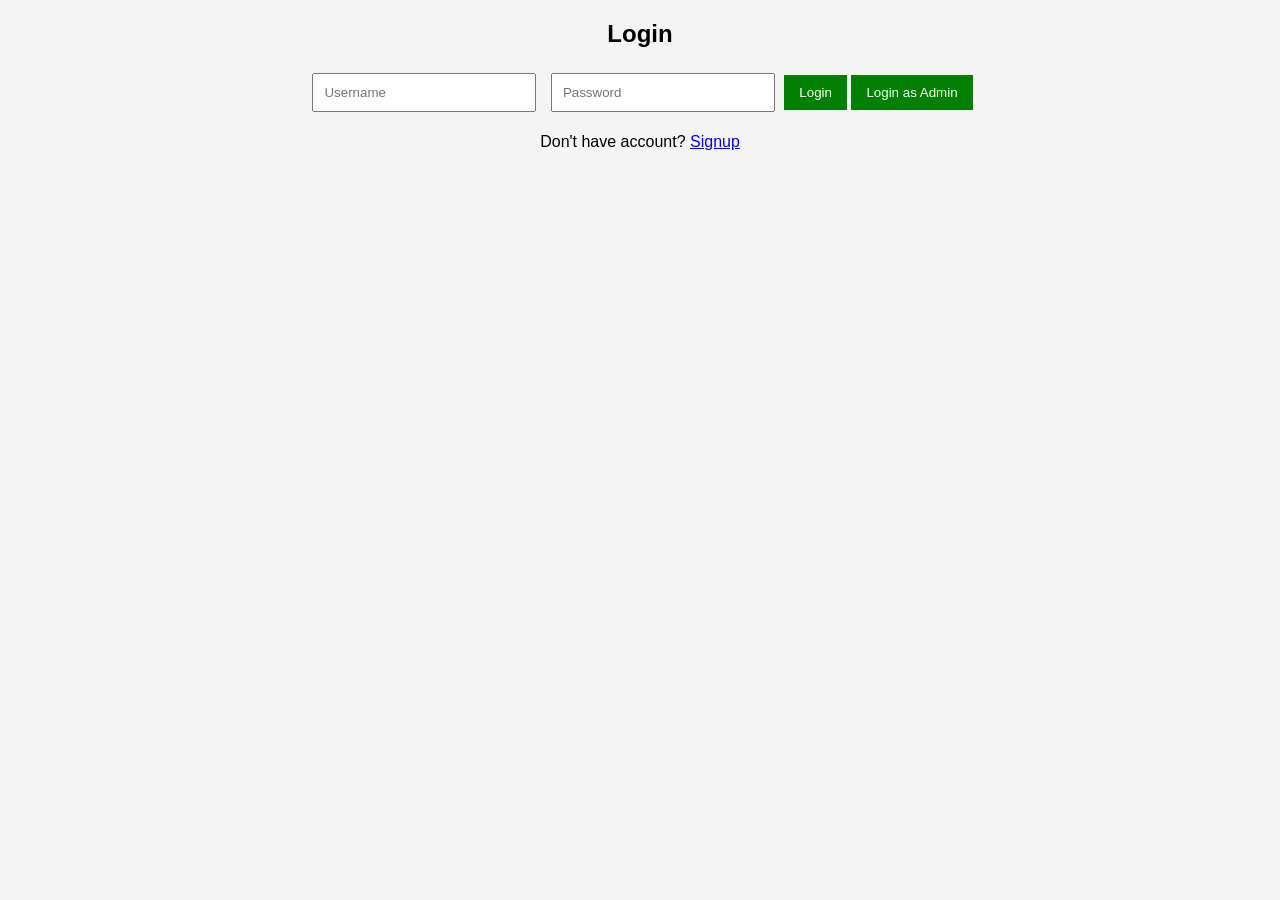
==== index.html @ a2f3679f "Add files via upload" ====
<button onclick="logout()">Logout</button>
<!DOCTYPE html>
<html>
<head>
    <title>Complaint Management System</title>
    <link rel="stylesheet" href="style.css">
</head>
<body>

    <h1>Complaint Management System</h1>

    <div class="form-box">
        <input type="text" id="name" placeholder="Your Name">
        <input type="text" id="complaint" placeholder="Enter Complaint">
        <button onclick="addComplaint()">Submit Complaint</button>
    </div>

    <h2>All Complaints</h2>
    <ul id="complaintList"></ul>

   <script>
if (!localStorage.getItem("loggedInUser")) {
    window.location.href = "login.html";
}
</script> 
<script src="script.js"></script>
</body>
</html>
---- style.css ----
body {
    font-family: Arial;
    background: #f4f4f4;
    text-align: center;
}

h1 {
    color: #333;
}

.form-box {
    margin: 20px;
}

input {
    padding: 10px;
    margin: 5px;
    width: 200px;
}

button {
    padding: 10px 15px;
    background: green;
    color: white;
    border: none;
    cursor: pointer;
}

button:hover {
    background: darkgreen;
}

ul {
    list-style: none;
    padding: 0;
}

li {
    background: white;
    margin: 10px auto;
    padding: 10px;
    width: 300px;
    border-radius: 5px;
}
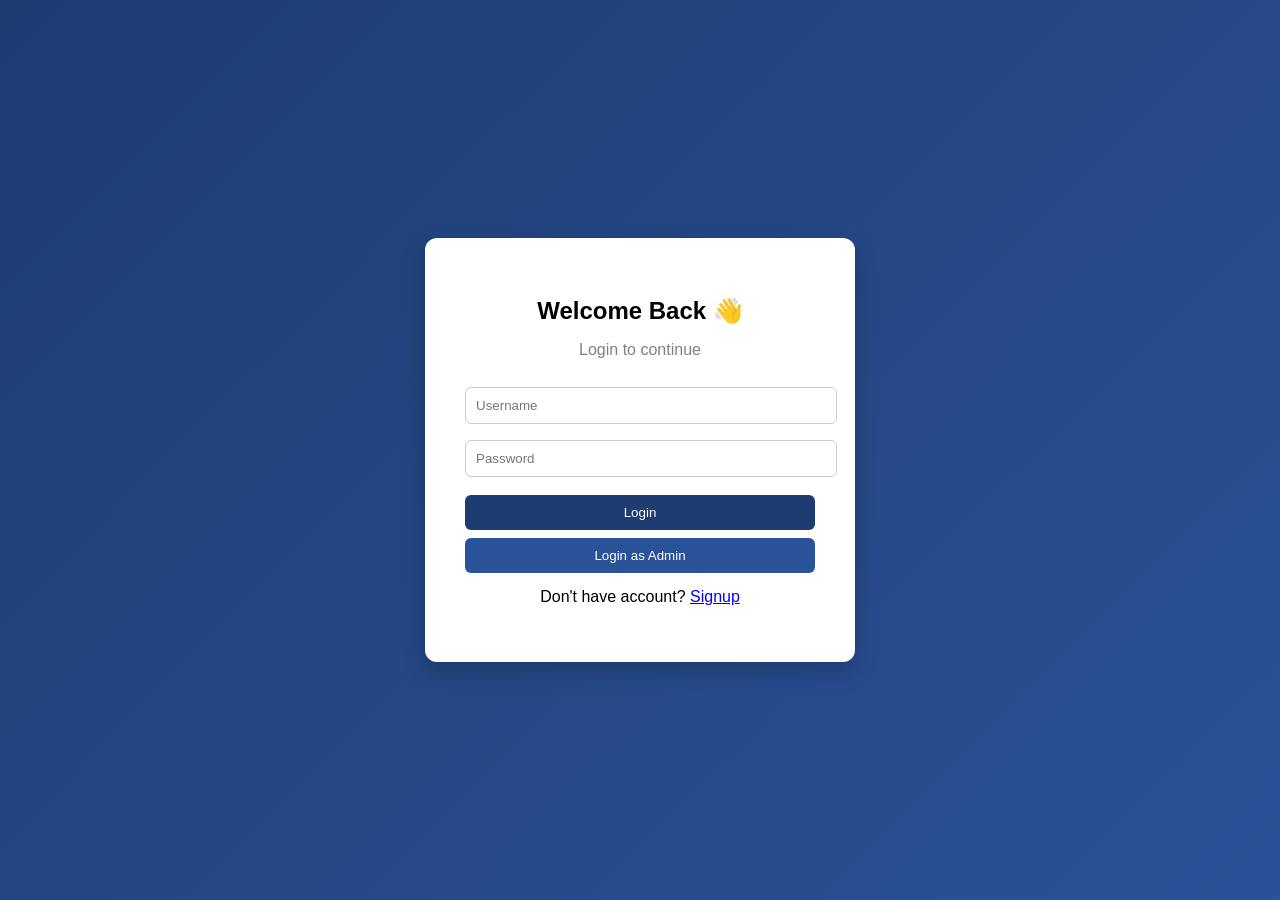
==== commit 69935320: "Update index.html" ====
--- a/index.html
+++ b/index.html
@@ -1,4 +1,4 @@
-<button onclick="logout()">Logout</button>
+
 <!DOCTYPE html>
 <html>
 <head>
@@ -6,7 +6,7 @@
     <link rel="stylesheet" href="style.css">
 </head>
 <body>
-
+<button onclick="logout()">Logout</button>
     <h1>Complaint Management System</h1>
 
     <div class="form-box">
@@ -25,4 +25,5 @@
 </script> 
 <script src="script.js"></script>
 </body>
-</html>+
+</html>
--- a/style.css
+++ b/style.css
@@ -1,44 +1,130 @@
-body {
-    font-family: Arial;
-    background: #f4f4f4;
+body.auth-body {
+    margin: 0;
+    font-family: Arial, sans-serif;
+    background: linear-gradient(135deg, #1e3c72, #2a5298);
+    display: flex;
+    justify-content: center;
+    align-items: center;
+    height: 100vh;
+}
+
+.auth-container {
+    background: white;
+    padding: 40px;
+    width: 350px;
+    border-radius: 12px;
+    box-shadow: 0 10px 25px rgba(0,0,0,0.2);
     text-align: center;
 }
 
-h1 {
-    color: #333;
+.auth-container h2 {
+    margin-bottom: 10px;
 }
 
-.form-box {
-    margin: 20px;
+.subtitle {
+    color: gray;
+    margin-bottom: 20px;
 }
 
-input {
+.auth-container input {
+    width: 100%;
     padding: 10px;
-    margin: 5px;
-    width: 200px;
+    margin: 8px 0;
+    border-radius: 6px;
+    border: 1px solid #ccc;
 }
 
-button {
-    padding: 10px 15px;
-    background: green;
+.primary-btn {
+    width: 100%;
+    padding: 10px;
+    background: #1e3c72;
     color: white;
     border: none;
+    border-radius: 6px;
+    margin-top: 10px;
     cursor: pointer;
 }
 
-button:hover {
-    background: darkgreen;
+.secondary-btn {
+    width: 100%;
+    padding: 10px;
+    background: #2a5298;
+    color: white;
+    border: none;
+    border-radius: 6px;
+    margin-top: 8px;
+    cursor: pointer;
 }
 
-ul {
+.primary-btn:hover,
+.secondary-btn:hover {
+    opacity: 0.9;
+}
+
+.link-text {
+    margin-top: 15px;
+}
+/* ADMIN PANEL STYLING */
+
+.admin-body {
+    margin: 0;
+    font-family: Arial, sans-serif;
+    background: linear-gradient(135deg, #1e3c72, #2a5298);
+    display: flex;
+    justify-content: center;
+    padding-top: 50px;
+}
+
+.admin-container {
+    background: white;
+    width: 700px;
+    padding: 30px;
+    border-radius: 12px;
+    box-shadow: 0 10px 25px rgba(0,0,0,0.2);
+}
+
+.admin-header {
+    display: flex;
+    justify-content: space-between;
+    align-items: center;
+}
+
+.logout-btn {
+    background: crimson;
+    color: white;
+    border: none;
+    padding: 8px 15px;
+    border-radius: 6px;
+    cursor: pointer;
+}
+
+.logout-btn:hover {
+    background: darkred;
+}
+
+.complaint-list {
     list-style: none;
     padding: 0;
 }
 
-li {
-    background: white;
-    margin: 10px auto;
-    padding: 10px;
-    width: 300px;
+.complaint-list li {
+    background: #f4f4f4;
+    padding: 15px;
+    margin-bottom: 10px;
+    border-radius: 8px;
+    box-shadow: 0 5px 10px rgba(0,0,0,0.1);
+}
+
+.complaint-list button {
+    margin-top: 8px;
+    background: #2a5298;
+    color: white;
+    border: none;
+    padding: 6px 12px;
     border-radius: 5px;
-}+    cursor: pointer;
+}
+
+.complaint-list button:hover {
+    background: #1e3c72;
+}
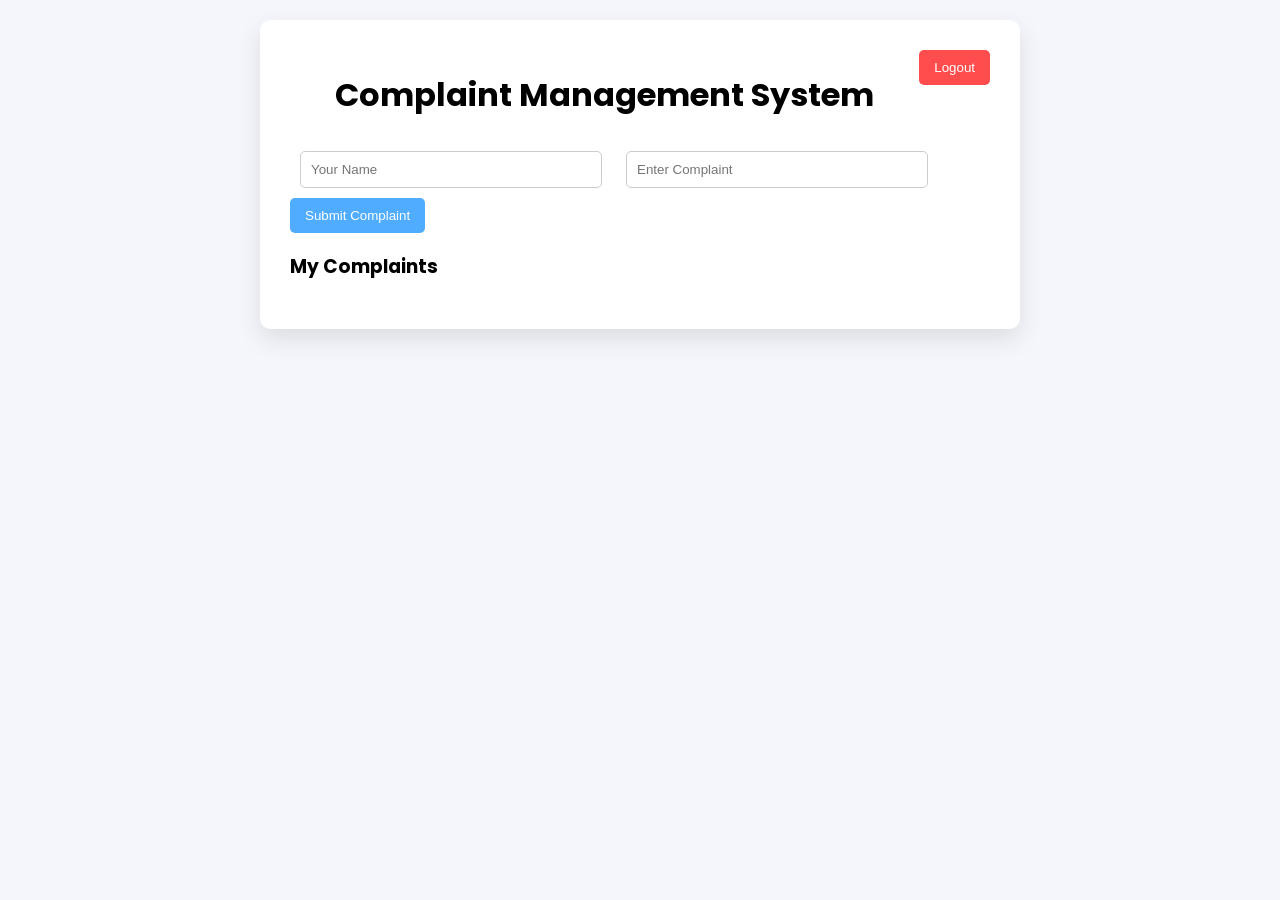
==== commit bd8ab40f: "Update index.html" ====
--- a/index.html
+++ b/index.html
@@ -2,28 +2,85 @@
 <!DOCTYPE html>
 <html>
 <head>
-    <title>Complaint Management System</title>
-    <link rel="stylesheet" href="style.css">
+<title>Complaint System</title>
+
+<link href="https://fonts.googleapis.com/css2?family=Poppins:wght@300;500&display=swap" rel="stylesheet">
+
+<style>
+
+body{
+font-family:'Poppins',sans-serif;
+background:#f4f6fb;
+margin:0;
+padding:20px;
+}
+
+.container{
+max-width:700px;
+margin:auto;
+background:white;
+padding:30px;
+border-radius:10px;
+box-shadow:0 10px 25px rgba(0,0,0,0.1);
+}
+
+h1{
+text-align:center;
+}
+
+input{
+width:40%;
+padding:10px;
+margin:10px;
+border-radius:5px;
+border:1px solid #ccc;
+}
+
+button{
+padding:10px 15px;
+background:#4facfe;
+border:none;
+color:white;
+border-radius:5px;
+cursor:pointer;
+}
+
+button:hover{
+background:#0077ff;
+}
+
+li{
+margin:10px 0;
+}
+
+.logout{
+float:right;
+background:#ff4d4d;
+}
+
+</style>
 </head>
+
 <body>
-<button onclick="logout()">Logout</button>
-    <h1>Complaint Management System</h1>
 
-    <div class="form-box">
-        <input type="text" id="name" placeholder="Your Name">
-        <input type="text" id="complaint" placeholder="Enter Complaint">
-        <button onclick="addComplaint()">Submit Complaint</button>
-    </div>
+<div class="container">
 
-    <h2>All Complaints</h2>
-    <ul id="complaintList"></ul>
+<button class="logout" onclick="logout()">Logout</button>
 
-   <script>
-if (!localStorage.getItem("loggedInUser")) {
-    window.location.href = "login.html";
-}
-</script> 
+<h1>Complaint Management System</h1>
+
+<input type="text" id="name" placeholder="Your Name">
+<input type="text" id="complaint" placeholder="Enter Complaint">
+
+<button onclick="addComplaint()">Submit Complaint</button>
+
+<h3>My Complaints</h3>
+
+<ul id="complaintList"></ul>
+
+</div>
+
 <script src="script.js"></script>
+
 </body>
-
 </html>
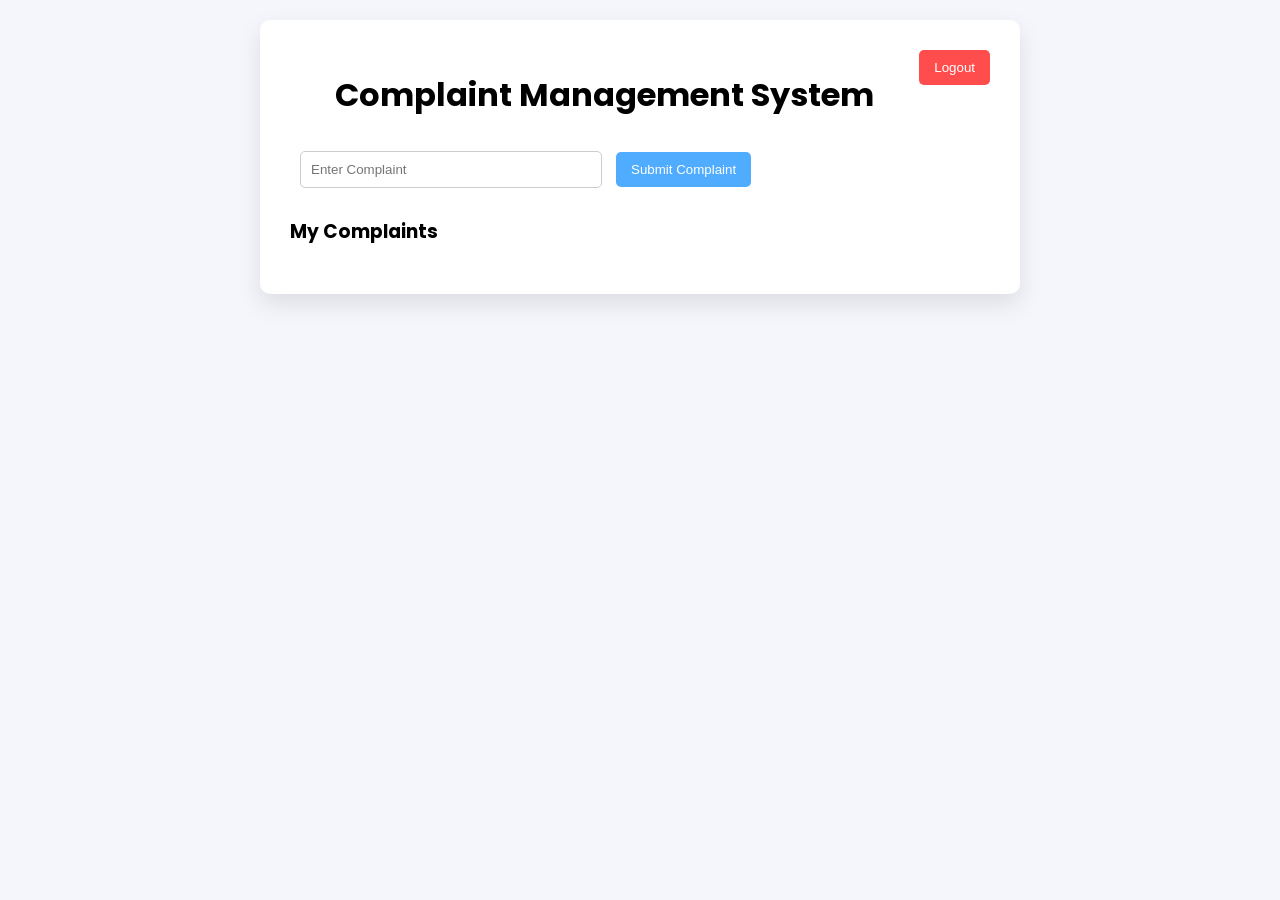
==== commit d77ee158: "Update index.html" ====
--- a/index.html
+++ b/index.html
@@ -69,7 +69,7 @@
 
 <h1>Complaint Management System</h1>
 
-<input type="text" id="name" placeholder="Your Name">
+
 <input type="text" id="complaint" placeholder="Enter Complaint">
 
 <button onclick="addComplaint()">Submit Complaint</button>
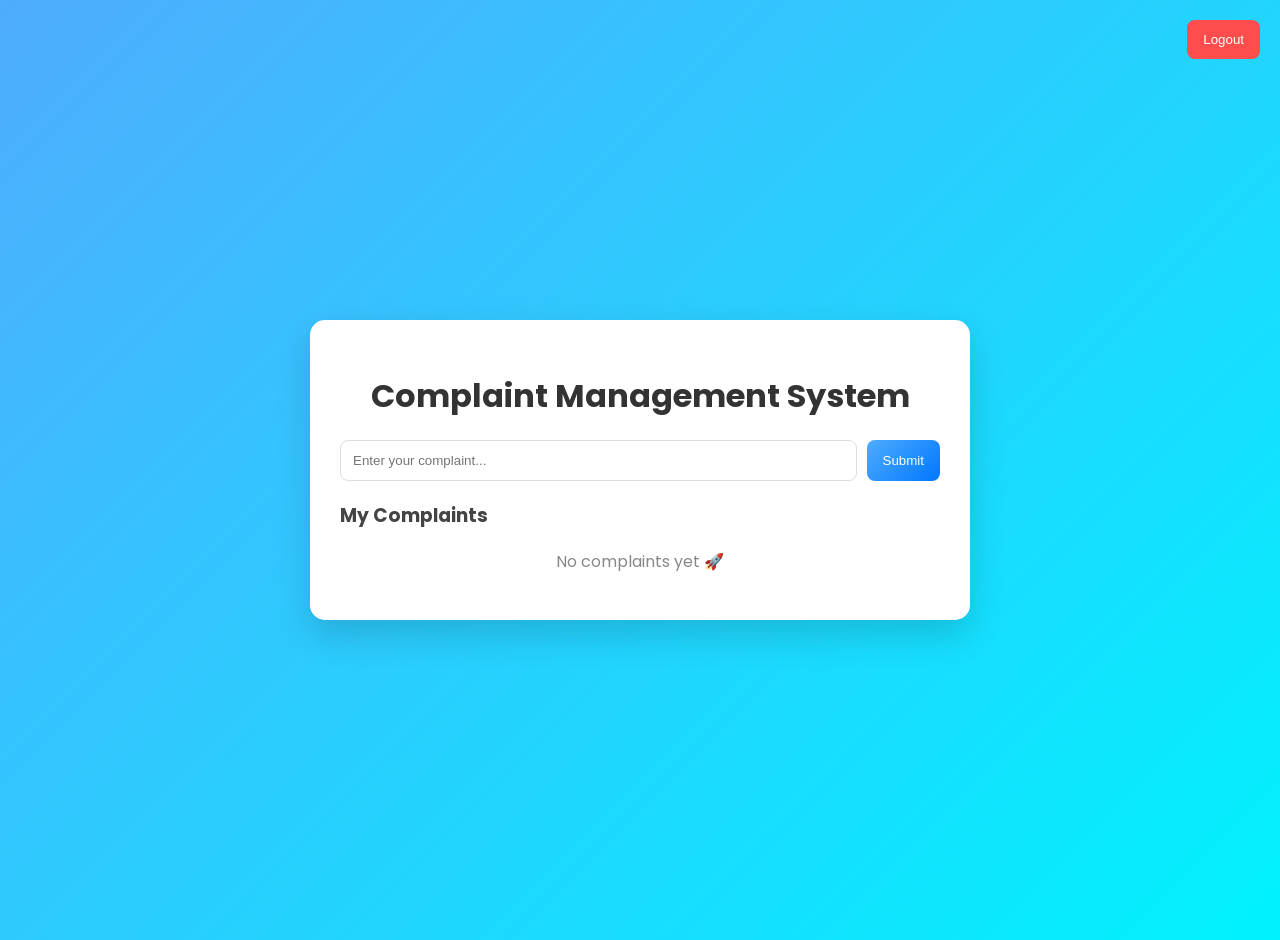
==== commit a1200f6a: "Update index.html" ====
--- a/index.html
+++ b/index.html
@@ -1,61 +1,127 @@
-
 <!DOCTYPE html>
 <html>
 <head>
 <title>Complaint System</title>
 
-<link href="https://fonts.googleapis.com/css2?family=Poppins:wght@300;500&display=swap" rel="stylesheet">
+<link href="https://fonts.googleapis.com/css2?family=Poppins:wght@300;400;500;600&display=swap" rel="stylesheet">
 
 <style>
 
 body{
 font-family:'Poppins',sans-serif;
-background:#f4f6fb;
+background: linear-gradient(135deg, #4facfe, #00f2fe);
 margin:0;
 padding:20px;
+min-height:100vh;
+display:flex;
+align-items:center;
+justify-content:center;
 }
 
 .container{
-max-width:700px;
-margin:auto;
+width:100%;
+max-width:600px;
 background:white;
 padding:30px;
-border-radius:10px;
-box-shadow:0 10px 25px rgba(0,0,0,0.1);
+border-radius:15px;
+box-shadow:0 15px 35px rgba(0,0,0,0.15);
+animation:fadeIn 0.6s ease;
+}
+
+@keyframes fadeIn{
+from{
+opacity:0;
+transform:translateY(20px);
+}
+to{
+opacity:1;
+transform:translateY(0);
+}
 }
 
 h1{
 text-align:center;
+margin-bottom:20px;
+color:#333;
+}
+
+.input-group{
+display:flex;
+gap:10px;
+margin-bottom:15px;
 }
 
 input{
-width:40%;
-padding:10px;
-margin:10px;
-border-radius:5px;
-border:1px solid #ccc;
+flex:1;
+padding:12px;
+border-radius:8px;
+border:1px solid #ddd;
+outline:none;
+transition:0.3s;
+}
+
+input:focus{
+border-color:#4facfe;
+box-shadow:0 0 8px rgba(79,172,254,0.4);
 }
 
 button{
-padding:10px 15px;
-background:#4facfe;
+padding:12px 16px;
+background:linear-gradient(135deg,#4facfe,#0077ff);
 border:none;
 color:white;
-border-radius:5px;
+border-radius:8px;
 cursor:pointer;
+font-weight:500;
+transition:0.3s;
 }
 
 button:hover{
-background:#0077ff;
+transform:translateY(-2px);
+box-shadow:0 5px 15px rgba(0,0,0,0.2);
+}
+
+.logout{
+position:absolute;
+top:20px;
+right:20px;
+background:#ff4d4d;
+}
+
+.logout:hover{
+background:#cc0000;
+}
+
+h3{
+margin-top:20px;
+color:#444;
+}
+
+ul{
+list-style:none;
+padding:0;
 }
 
 li{
-margin:10px 0;
+background:#f9f9f9;
+padding:12px;
+border-radius:8px;
+margin:8px 0;
+display:flex;
+justify-content:space-between;
+align-items:center;
+transition:0.3s;
 }
 
-.logout{
-float:right;
-background:#ff4d4d;
+li:hover{
+background:#eef6ff;
+transform:scale(1.02);
+}
+
+.empty{
+text-align:center;
+color:#888;
+margin-top:10px;
 }
 
 </style>
@@ -63,20 +129,22 @@
 
 <body>
 
+<button class="logout" onclick="logout()">Logout</button>
+
 <div class="container">
-
-<button class="logout" onclick="logout()">Logout</button>
 
 <h1>Complaint Management System</h1>
 
-
-<input type="text" id="complaint" placeholder="Enter Complaint">
-
-<button onclick="addComplaint()">Submit Complaint</button>
+<div class="input-group">
+<input type="text" id="complaint" placeholder="Enter your complaint...">
+<button onclick="addComplaint()">Submit</button>
+</div>
 
 <h3>My Complaints</h3>
 
-<ul id="complaintList"></ul>
+<ul id="complaintList">
+<p class="empty">No complaints yet 🚀</p>
+</ul>
 
 </div>
 
